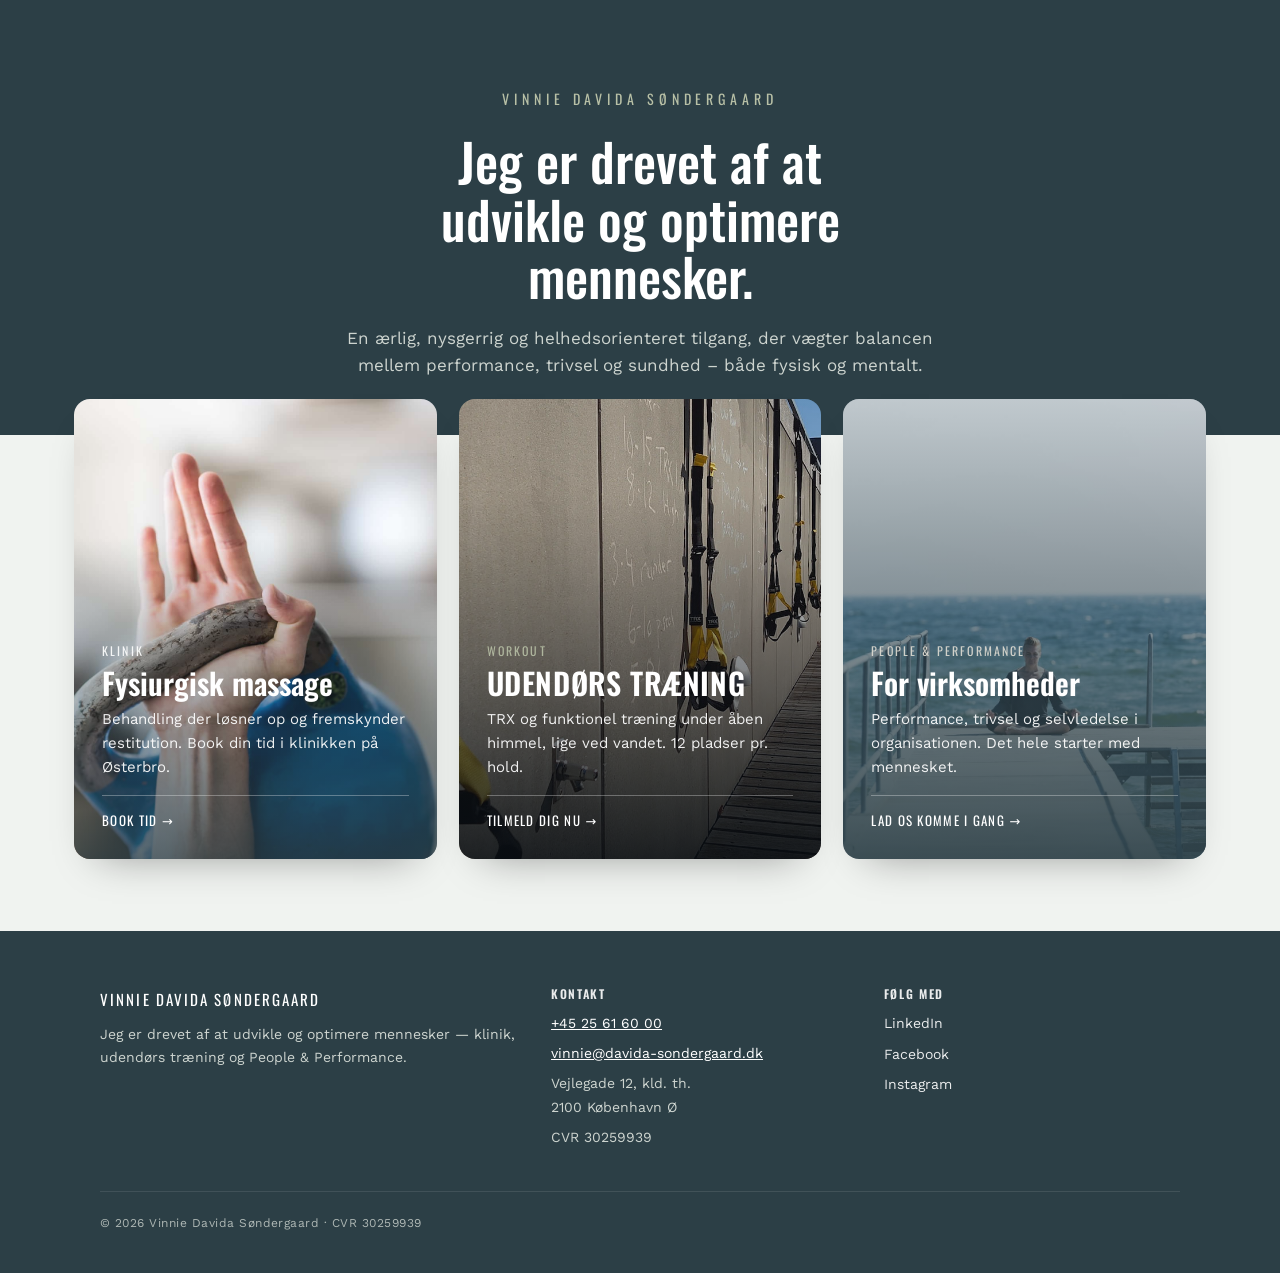
==== index.html @ 8938ab1b "Add shared header nav and footer across all pages Closes #2  Co-Authored-By: Claude Opus 4.8 (1M con" ====
<!DOCTYPE html>
<html lang="da">
<head>
<meta charset="utf-8">
<meta name="viewport" content="width=device-width, initial-scale=1">
<title>Vinnie Davida Søndergaard</title>
<meta name="description" content="Jeg er drevet af at udvikle og optimere mennesker — klinik, udendørs træning og People & Performance.">
<link rel="icon" href="assets/images/source/favicon.png">
<link rel="preconnect" href="https://fonts.googleapis.com">
<link rel="preconnect" href="https://fonts.gstatic.com" crossorigin>
<link href="https://fonts.googleapis.com/css2?family=Oswald:wght@300;400;500;600;700&family=Work+Sans:wght@300;400;500;600&display=swap" rel="stylesheet">
<link rel="stylesheet" href="assets/css/tokens.css">
<style>
  body { background: var(--c-wash); }
  header.hero {
    text-align: center; padding: 88px 24px 56px; background: var(--c-slate); color: #fff;
  }
  header.hero .brand {
    font-family: var(--font-head); text-transform: uppercase; letter-spacing: .35em;
    font-size: 14px; color: var(--c-sage); margin-bottom: 22px;
  }
  header.hero h1 {
    font-size: clamp(30px, 5vw, 52px); font-weight: 500; max-width: 16ch; margin: 0 auto .4em;
  }
  header.hero p { max-width: 56ch; margin: 0 auto; color: #cdd4cf; font-size: 17px; }

  .focuses { max-width: 1180px; margin: -36px auto 0; padding: 0 24px 72px;
    display: grid; gap: 22px; grid-template-columns: repeat(auto-fit, minmax(290px, 1fr)); }
  .card {
    position: relative; border-radius: 16px; overflow: hidden; text-decoration: none;
    min-height: 460px; display: flex; flex-direction: column; justify-content: flex-end;
    color: #fff; box-shadow: 0 20px 40px -24px rgba(0,0,0,.4);
    transition: transform .25s ease, box-shadow .25s ease;
  }
  .card:hover { transform: translateY(-6px); box-shadow: 0 28px 54px -24px rgba(0,0,0,.5); }
  .card .bg { position: absolute; inset: 0; background-size: cover; background-position: center; transition: transform .5s ease; }
  .card:hover .bg { transform: scale(1.05); }
  .card .veil { position: absolute; inset: 0; }
  .card .body { position: relative; padding: 28px; }
  .card .tag { font-family: var(--font-head); text-transform: uppercase; letter-spacing: .18em; font-size: 12px; opacity: .9; }
  .card h2 { font-size: 30px; margin: 6px 0 8px; }
  .card p { margin: 0 0 16px; font-size: 15px; opacity: .92; max-width: 34ch; }
  .card .go { font-family: var(--font-head); text-transform: uppercase; letter-spacing: .1em; font-size: 13px;
    border-top: 1px solid rgba(255,255,255,.3); padding-top: 14px; }

  /* Klinik — light & calm */
  .c-klinik .bg { background-image: url('assets/images/source/vinnie-davida-soendergaard-photo-martin-kaufmann-dsc-4499.jpg'); }
  .c-klinik .veil { background: linear-gradient(180deg, rgba(240,243,240,0) 30%, rgba(44,63,70,.78) 100%); }

  /* Workout — bold & dark */
  .c-workout .bg { background-image: url('assets/images/source/split-trx.jpg'); }
  .c-workout .veil { background: linear-gradient(180deg, rgba(8,13,18,.15) 20%, rgba(8,13,18,.88) 100%); }
  .c-workout h2 { text-transform: uppercase; letter-spacing: .02em; }
  .c-workout .tag { color: var(--c-sage); }

  /* People & Performance — refined slate */
  .c-pp .bg { background-image: url('assets/images/source/vinnie-davida-soendergaard-photo-martin-kaufmann-dsc-3914-1.jpg'); }
  .c-pp .veil { background: linear-gradient(180deg, rgba(44,63,70,.25) 0%, rgba(44,63,70,.92) 100%); }
  .c-pp .tag { color: var(--c-sand); }

  /* Landing footer tone: dark slate, on the pale-green page */
  .site-footer { --foot-bg: var(--c-slate); --foot-fg: #cdd4cf; --foot-head: #fff; --foot-link: #fff; }
</style>
</head>
<body>
  <header class="hero">
    <div class="brand">Vinnie Davida Søndergaard</div>
    <h1>Jeg er drevet af at udvikle og optimere mennesker.</h1>
    <p>En ærlig, nysgerrig og helhedsorienteret tilgang, der vægter balancen mellem performance, trivsel og sundhed – både fysisk og mentalt.</p>
  </header>

  <main class="focuses">
    <a class="card c-klinik" href="klinik/">
      <div class="bg"></div><div class="veil"></div>
      <div class="body">
        <div class="tag">Klinik</div>
        <h2>Fysiurgisk massage</h2>
        <p>Behandling der løsner op og fremskynder restitution. Book din tid i klinikken på Østerbro.</p>
        <div class="go">Book tid →</div>
      </div>
    </a>

    <a class="card c-workout" href="workout/">
      <div class="bg"></div><div class="veil"></div>
      <div class="body">
        <div class="tag">Workout</div>
        <h2>Udendørs træning</h2>
        <p>TRX og funktionel træning under åben himmel, lige ved vandet. 12 pladser pr. hold.</p>
        <div class="go">Tilmeld dig nu →</div>
      </div>
    </a>

    <a class="card c-pp" href="people-performance/">
      <div class="bg"></div><div class="veil"></div>
      <div class="body">
        <div class="tag">People &amp; Performance</div>
        <h2>For virksomheder</h2>
        <p>Performance, trivsel og selvledelse i organisationen. Det hele starter med mennesket.</p>
        <div class="go">Lad os komme i gang →</div>
      </div>
    </a>
  </main>

  <!-- ===================================================================
       CANONICAL SHARED FOOTER (see assets/css/tokens.css .site-footer)
       This exact markup is duplicated on all four pages. Keep it identical;
       only the asset/href path prefix differs ("" on the hub, "../" on
       sub-sites) and tone is set via the .site-footer custom properties in
       each page's <style>.
       =================================================================== -->
  <footer class="site-footer">
    <div class="foot-inner">
      <div>
        <p class="foot-brand">Vinnie Davida Søndergaard</p>
        <p>Jeg er drevet af at udvikle og optimere mennesker — klinik, udendørs træning og People &amp; Performance.</p>
      </div>
      <div>
        <h4>Kontakt</h4>
        <p><a href="tel:+4525616000">+45 25 61 60 00</a></p>
        <p><a href="mailto:vinnie@davida-sondergaard.dk">vinnie@davida-sondergaard.dk</a></p>
        <p>Vejlegade 12, kld. th.<br>2100 København Ø</p>
        <p>CVR 30259939</p>
      </div>
      <div>
        <h4>Følg med</h4>
        <div class="social">
          <a href="https://www.linkedin.com/" target="_blank" rel="noopener">LinkedIn</a>
          <a href="https://www.facebook.com/lifepoweredthroughinside" target="_blank" rel="noopener">Facebook</a>
          <a href="https://www.instagram.com/vinnie_davida_sondergaard" target="_blank" rel="noopener">Instagram</a>
        </div>
      </div>
    </div>
    <div class="foot-base">© <span id="year">2026</span> Vinnie Davida Søndergaard · CVR 30259939</div>
  </footer>
</body>
</html>
---- assets/css/tokens.css ----
/* Shared design tokens — see design.md §3 & §4 */
:root {
  /* Greens */
  --c-sage: #b8c0a6;        /* primary accent */
  --c-sage-light: #d6ddd5;
  --c-sage-tint: #c0c9b6;
  --c-sage-muted: #afb89b;
  --c-wash: #f0f3f0;        /* pale green wash */
  /* Darks */
  --c-slate: #2c3f46;       /* dark slate/teal */
  --c-near-black: #080d12;
  /* Warm */
  --c-sand: #e0ddd4;
  /* Text & neutrals */
  --c-text: #434343;
  --c-text-soft: #515151;
  --c-white: #ffffff;
  --c-off: #f5f5f5;

  --font-head: "Oswald", system-ui, sans-serif;
  --font-body: "Work Sans", system-ui, sans-serif;

  --maxw: 1080px;
}

* { box-sizing: border-box; }
html { scroll-behavior: smooth; }
body {
  margin: 0;
  font-family: var(--font-body);
  color: var(--c-text);
  line-height: 1.6;
  -webkit-font-smoothing: antialiased;
}
h1, h2, h3, h4 {
  font-family: var(--font-head);
  font-weight: 600;
  line-height: 1.1;
  margin: 0 0 .5em;
}
img { max-width: 100%; display: block; }
a { color: inherit; }
.wrap { max-width: var(--maxw); margin: 0 auto; padding: 0 24px; }

/* shared "back to hub" pill (legacy / optional) */
.back {
  position: fixed; top: 18px; left: 18px; z-index: 50;
  font-family: var(--font-head); font-size: 13px; letter-spacing: .08em;
  text-transform: uppercase; text-decoration: none;
  padding: 8px 16px; border-radius: 999px;
  background: rgba(255,255,255,.85); color: var(--c-slate);
  backdrop-filter: blur(6px); border: 1px solid rgba(0,0,0,.08);
}
.back:hover { background: #fff; }

/* ==========================================================================
   SHARED TOP-NAV (sub-sites only) — canonical markup, see HTML comment in each
   sub-site page. Structure/classes are identical across pages; per-page tone
   is set with the --nav-* / --foot-* custom properties below, scoped in each
   page's <style>.
   ========================================================================== */
:root {
  /* Header/nav tone knobs (overridden per page) */
  --nav-bg: rgba(255,255,255,.92);
  --nav-fg: var(--c-slate);
  --nav-border: rgba(0,0,0,.08);
  --nav-accent: var(--c-sage-muted);

  /* Footer tone knobs (overridden per page) */
  --foot-bg: var(--c-slate);
  --foot-fg: #cdd4cf;
  --foot-head: #ffffff;
  --foot-link: #ffffff;
  --foot-border: rgba(255,255,255,.12);
}

.site-nav {
  position: fixed; top: 0; left: 0; right: 0; z-index: 50;
  display: flex; align-items: center; justify-content: space-between;
  gap: 20px; padding: 14px clamp(18px, 4vw, 40px);
  background: var(--nav-bg); color: var(--nav-fg);
  border-bottom: 1px solid var(--nav-border);
  backdrop-filter: blur(8px);
}
.site-nav .brand { display: flex; align-items: center; text-decoration: none; }
.site-nav .brand img { height: 30px; width: auto; }
.site-nav .nav-links {
  display: flex; align-items: center; gap: clamp(14px, 3vw, 30px);
  font-family: var(--font-head); text-transform: uppercase;
  letter-spacing: .1em; font-size: 13px;
}
.site-nav .nav-links a {
  color: var(--nav-fg); text-decoration: none; opacity: .85;
  padding: 4px 0; border-bottom: 2px solid transparent; transition: opacity .2s, border-color .2s;
}
.site-nav .nav-links a:hover { opacity: 1; border-bottom-color: var(--nav-accent); }
.site-nav .nav-links a.is-current { opacity: 1; border-bottom-color: var(--nav-accent); }

/* ==========================================================================
   SHARED FOOTER — canonical markup, identical across all four pages.
   Full contact block (phone, email, clinic address, CVR) + social links.
   ========================================================================== */
.site-footer {
  background: var(--foot-bg); color: var(--foot-fg);
  padding: 56px clamp(24px, 5vw, 48px) 40px;
}
.site-footer a { color: var(--foot-link); }
.site-footer .foot-inner {
  max-width: var(--maxw); margin: 0 auto;
  display: grid; gap: 36px; grid-template-columns: 1.4fr 1fr 1fr;
}
.site-footer .foot-brand {
  font-family: var(--font-head); text-transform: uppercase;
  letter-spacing: .14em; font-size: 15px; color: var(--foot-head); margin: 0 0 10px;
}
.site-footer h4 {
  font-family: var(--font-head); text-transform: uppercase; letter-spacing: .14em;
  font-size: 12px; color: var(--foot-head); opacity: .9; margin: 0 0 12px;
}
.site-footer p { margin: 0 0 6px; font-size: 14px; line-height: 1.7; }
.site-footer .social { display: flex; flex-direction: column; gap: 8px; }
.site-footer .social a {
  font-size: 14px; text-decoration: none; opacity: .9;
}
.site-footer .social a:hover { opacity: 1; text-decoration: underline; }
.site-footer .foot-base {
  max-width: var(--maxw); margin: 36px auto 0; padding-top: 22px;
  border-top: 1px solid var(--foot-border);
  font-size: 12px; letter-spacing: .04em; opacity: .8;
}
@media (max-width: 720px) {
  .site-footer .foot-inner { grid-template-columns: 1fr; gap: 28px; }
}
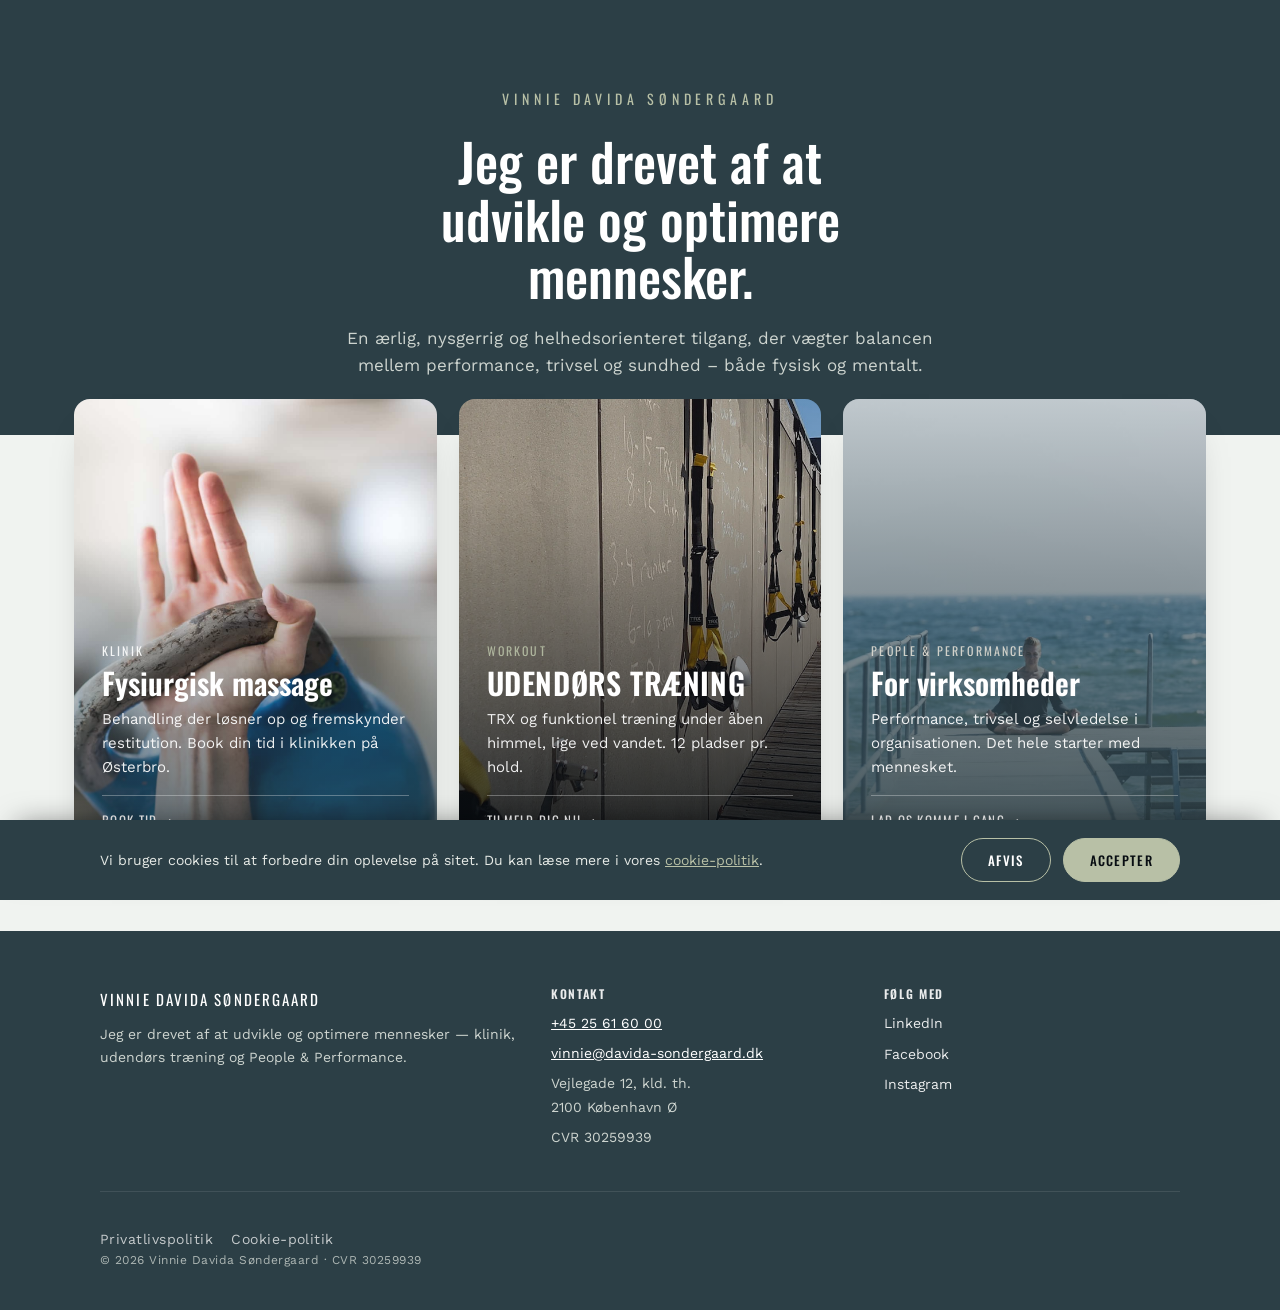
==== commit b3922767: "Add cookie consent banner and privacy/cookie policy pages Closes #16  Co-Authored-By: Claude Opus 4." ====
--- a/index.html
+++ b/index.html
@@ -3,9 +3,28 @@
 <head>
 <meta charset="utf-8">
 <meta name="viewport" content="width=device-width, initial-scale=1">
-<title>Vinnie Davida Søndergaard</title>
-<meta name="description" content="Jeg er drevet af at udvikle og optimere mennesker — klinik, udendørs træning og People & Performance.">
-<link rel="icon" href="assets/images/source/favicon.png">
+<title>Vinnie Davida Søndergaard — Klinik, Workout & People & Performance</title>
+<meta name="description" content="Jeg er drevet af at udvikle og optimere mennesker — fysiurgisk massage, udendørs TRX-træning og People & Performance til mennesker og organisationer.">
+
+<!-- Favicon -->
+<link rel="icon" type="image/png" href="assets/images/source/favicon.png">
+<link rel="apple-touch-icon" href="assets/images/source/favicon.png">
+<meta name="theme-color" content="#2c3f46">
+
+<!-- Open Graph -->
+<meta property="og:type" content="website">
+<meta property="og:site_name" content="Vinnie Davida Søndergaard">
+<meta property="og:locale" content="da_DK">
+<meta property="og:title" content="Vinnie Davida Søndergaard — Klinik, Workout & People & Performance">
+<meta property="og:description" content="Jeg er drevet af at udvikle og optimere mennesker — fysiurgisk massage, udendørs TRX-træning og People & Performance til mennesker og organisationer.">
+<meta property="og:url" content="https://rhjensen79.github.io/davida/">
+<meta property="og:image" content="https://rhjensen79.github.io/davida/assets/images/source/vinnie-davida-soendergaard-photo-martin-kaufmann-dsc-3793.jpg">
+
+<!-- Twitter -->
+<meta name="twitter:card" content="summary_large_image">
+<meta name="twitter:title" content="Vinnie Davida Søndergaard — Klinik, Workout & People & Performance">
+<meta name="twitter:description" content="Jeg er drevet af at udvikle og optimere mennesker — fysiurgisk massage, udendørs TRX-træning og People & Performance til mennesker og organisationer.">
+<meta name="twitter:image" content="https://rhjensen79.github.io/davida/assets/images/source/vinnie-davida-soendergaard-photo-martin-kaufmann-dsc-3793.jpg">
 <link rel="preconnect" href="https://fonts.googleapis.com">
 <link rel="preconnect" href="https://fonts.gstatic.com" crossorigin>
 <link href="https://fonts.googleapis.com/css2?family=Oswald:wght@300;400;500;600;700&family=Work+Sans:wght@300;400;500;600&display=swap" rel="stylesheet">
@@ -26,21 +45,21 @@
 
   .focuses { max-width: 1180px; margin: -36px auto 0; padding: 0 24px 72px;
     display: grid; gap: 22px; grid-template-columns: repeat(auto-fit, minmax(290px, 1fr)); }
-  .card {
+  .tile {
     position: relative; border-radius: 16px; overflow: hidden; text-decoration: none;
     min-height: 460px; display: flex; flex-direction: column; justify-content: flex-end;
     color: #fff; box-shadow: 0 20px 40px -24px rgba(0,0,0,.4);
     transition: transform .25s ease, box-shadow .25s ease;
   }
-  .card:hover { transform: translateY(-6px); box-shadow: 0 28px 54px -24px rgba(0,0,0,.5); }
-  .card .bg { position: absolute; inset: 0; background-size: cover; background-position: center; transition: transform .5s ease; }
-  .card:hover .bg { transform: scale(1.05); }
-  .card .veil { position: absolute; inset: 0; }
-  .card .body { position: relative; padding: 28px; }
-  .card .tag { font-family: var(--font-head); text-transform: uppercase; letter-spacing: .18em; font-size: 12px; opacity: .9; }
-  .card h2 { font-size: 30px; margin: 6px 0 8px; }
-  .card p { margin: 0 0 16px; font-size: 15px; opacity: .92; max-width: 34ch; }
-  .card .go { font-family: var(--font-head); text-transform: uppercase; letter-spacing: .1em; font-size: 13px;
+  .tile:hover { transform: translateY(-6px); box-shadow: 0 28px 54px -24px rgba(0,0,0,.5); }
+  .tile .bg { position: absolute; inset: 0; background-size: cover; background-position: center; transition: transform .5s ease; }
+  .tile:hover .bg { transform: scale(1.05); }
+  .tile .veil { position: absolute; inset: 0; }
+  .tile .body { position: relative; padding: 28px; }
+  .tile .tag { font-family: var(--font-head); text-transform: uppercase; letter-spacing: .18em; font-size: 12px; opacity: .9; }
+  .tile h2 { font-size: 30px; margin: 6px 0 8px; }
+  .tile p { margin: 0 0 16px; font-size: 15px; opacity: .92; max-width: 34ch; }
+  .tile .go { font-family: var(--font-head); text-transform: uppercase; letter-spacing: .1em; font-size: 13px;
     border-top: 1px solid rgba(255,255,255,.3); padding-top: 14px; }
 
   /* Klinik — light & calm */
@@ -70,7 +89,7 @@
   </header>
 
   <main class="focuses">
-    <a class="card c-klinik" href="klinik/">
+    <a class="tile c-klinik" href="klinik/">
       <div class="bg"></div><div class="veil"></div>
       <div class="body">
         <div class="tag">Klinik</div>
@@ -80,7 +99,7 @@
       </div>
     </a>
 
-    <a class="card c-workout" href="workout/">
+    <a class="tile c-workout" href="workout/">
       <div class="bg"></div><div class="veil"></div>
       <div class="body">
         <div class="tag">Workout</div>
@@ -90,7 +109,7 @@
       </div>
     </a>
 
-    <a class="card c-pp" href="people-performance/">
+    <a class="tile c-pp" href="people-performance/">
       <div class="bg"></div><div class="veil"></div>
       <div class="body">
         <div class="tag">People &amp; Performance</div>
@@ -130,7 +149,15 @@
         </div>
       </div>
     </div>
-    <div class="foot-base">© <span id="year">2026</span> Vinnie Davida Søndergaard · CVR 30259939</div>
+    <div class="foot-base">
+      <div class="foot-legal">
+        <a href="privatlivspolitik.html">Privatlivspolitik</a>
+        <a href="cookie-politik.html">Cookie-politik</a>
+      </div>
+      © <span id="year">2026</span> Vinnie Davida Søndergaard · CVR 30259939
+    </div>
   </footer>
+  <script src="assets/js/nav.js" defer></script>
+  <script src="assets/js/cookie.js" data-path-prefix="" defer></script>
 </body>
 </html>
--- a/assets/css/tokens.css
+++ b/assets/css/tokens.css
@@ -1,4 +1,39 @@
-/* Shared design tokens — see design.md §3 & §4 */
+/* ==========================================================================
+   tokens.css — shared design tokens + component library
+   Single source of truth for primitives reused across all pages. See
+   design.md §3 (palette) & §4 (type).
+
+   ── COLOR TOKENS (--c-*) ───────────────────────────────────────────────
+     --c-sage, --c-sage-light, --c-sage-tint, --c-sage-muted, --c-wash,
+     --c-slate, --c-near-black, --c-sand, --c-text, --c-text-soft,
+     --c-white, --c-off
+
+   ── TYPE / LAYOUT TOKENS ────────────────────────────────────────────────
+     --font-head ("Oswald"), --font-body ("Work Sans"), --maxw (1080px)
+
+   ── COMPONENT KNOBS (override per focus; defaults below) ────────────────
+     Button : --btn-bg --btn-fg --btn-bg-hover --btn-fg-hover --btn-radius
+              --btn-pad --btn-size --btn-tracking --btn-weight
+     Card   : --card-bg --card-fg --card-border --card-radius --card-pad
+     Form   : --field-bg --field-fg --field-border --field-border-focus
+              --field-radius --field-label --field-placeholder
+     Nav    : --nav-bg --nav-fg --nav-border --nav-accent
+     Footer : --foot-bg --foot-fg --foot-head --foot-link --foot-border
+
+   ── SHARED COMPONENTS / CLASSES ─────────────────────────────────────────
+     Layout   : .wrap, .section, .section-head
+     Eyebrow  : .eyebrow, .kicker
+     Buttons  : .btn, .btn.ghost
+     Card     : .card
+     Forms    : .form, .field, .form-row, label, input, select, textarea
+                (controls inside .form/.field are token-driven)
+     Nav/Foot : .site-nav (+children), .site-footer (+children), .back
+
+   ── PER-FOCUS SCOPING ───────────────────────────────────────────────────
+     Set the focus on <body> with one of: .focus-klinik | .focus-workout |
+     .focus-pp. Each tunes the component knobs above to its tone. Pages then
+     only need genuinely page-unique CSS in their inline <style>.
+   ========================================================================== */
 :root {
   /* Greens */
   --c-sage: #b8c0a6;        /* primary accent */
@@ -21,6 +56,37 @@
   --font-body: "Work Sans", system-ui, sans-serif;
 
   --maxw: 1080px;
+  --section-pad: 72px;
+
+  /* Button knobs (neutral slate default; overridden per focus) */
+  --btn-bg: var(--c-slate);
+  --btn-fg: #fff;
+  --btn-bg-hover: var(--c-near-black);
+  --btn-fg-hover: #fff;
+  --btn-radius: 999px;
+  --btn-pad: 15px 34px;
+  --btn-size: 14px;
+  --btn-tracking: .12em;
+  --btn-weight: 500;
+  --btn-transition: background .2s, transform .15s;
+  --btn-translate-hover: 0;
+
+  /* Card knobs */
+  --card-bg: #fff;
+  --card-fg: var(--c-text);
+  --card-border: var(--c-sage-light);
+  --card-radius: 16px;
+  --card-pad: 30px;
+
+  /* Form / field knobs (neutral; each focus can tint) */
+  --field-bg: #fff;
+  --field-fg: var(--c-text);
+  --field-border: var(--c-sage-light);
+  --field-border-focus: var(--c-sage-muted);
+  --field-radius: 10px;
+  --field-pad: 12px 14px;
+  --field-label: var(--c-slate);
+  --field-placeholder: #9aa39c;
 }
 
 * { box-sizing: border-box; }
@@ -31,7 +97,10 @@
   color: var(--c-text);
   line-height: 1.6;
   -webkit-font-smoothing: antialiased;
-}
+  overflow-x: hidden; /* belt-and-braces against accidental horizontal scroll */
+}
+/* prevent long, unbroken strings (emails, headings) from forcing overflow */
+h1, h2, h3, h4, p, a { overflow-wrap: break-word; }
 h1, h2, h3, h4 {
   font-family: var(--font-head);
   font-weight: 600;
@@ -41,6 +110,151 @@
 img { max-width: 100%; display: block; }
 a { color: inherit; }
 .wrap { max-width: var(--maxw); margin: 0 auto; padding: 0 24px; }
+
+/* ==========================================================================
+   LAYOUT — section + section heading
+   ========================================================================== */
+.section { padding: var(--section-pad) 0; }
+.section-head { max-width: 640px; margin-bottom: 44px; }
+.section-head h2 { margin-top: 10px; }
+
+/* ==========================================================================
+   EYEBROW / KICKER — small uppercase labels above headings
+   .eyebrow: quiet, letter-spaced label (Klinik / P&P).
+   .kicker:  badge-style accent label (Workout).
+   ========================================================================== */
+.eyebrow {
+  font-family: var(--font-head); text-transform: uppercase;
+  letter-spacing: .3em; font-size: 13px; color: var(--c-sage-muted);
+  margin-bottom: 18px;
+}
+.kicker {
+  display: inline-block; font-family: var(--font-head); font-weight: 600;
+  text-transform: uppercase; letter-spacing: .2em; font-size: 13px;
+  color: var(--c-near-black); background: var(--c-sage);
+  padding: 6px 14px; border-radius: 4px; margin-bottom: 22px;
+}
+
+/* ==========================================================================
+   BUTTONS — .btn (solid) and .btn.ghost (outline). Token-driven; each focus
+   overrides the --btn-* knobs (see per-focus scoping below).
+   ========================================================================== */
+.btn {
+  display: inline-block; font-family: var(--font-head); font-weight: var(--btn-weight);
+  text-transform: uppercase; letter-spacing: var(--btn-tracking);
+  font-size: var(--btn-size); text-decoration: none; cursor: pointer;
+  padding: var(--btn-pad); border: 0; border-radius: var(--btn-radius);
+  background: var(--btn-bg); color: var(--btn-fg);
+  transition: var(--btn-transition);
+}
+.btn:hover {
+  background: var(--btn-bg-hover); color: var(--btn-fg-hover);
+  transform: translateY(var(--btn-translate-hover));
+}
+.btn.ghost {
+  background: transparent; color: var(--btn-bg);
+  border: 1px solid var(--btn-bg);
+}
+.btn.ghost:hover { background: var(--btn-bg); color: var(--btn-fg); }
+
+/* ==========================================================================
+   CARD — generic content card; token-driven so each focus can tint it.
+   ========================================================================== */
+.card {
+  background: var(--card-bg); color: var(--card-fg);
+  border: 1px solid var(--card-border); border-radius: var(--card-radius);
+  padding: var(--card-pad);
+}
+
+/* ==========================================================================
+   FORMS — primitives shared by the mock booking / signup / contact UIs.
+   Markup pattern:
+     <form class="form">
+       <div class="form-row">                 (multi-column row; stacks <=560px)
+         <div class="field">
+           <label for="name">Navn</label>
+           <input id="name" type="text" placeholder="…">
+         </div>
+         <div class="field"> … </div>
+       </div>
+       <div class="field"> <label>…</label> <textarea></textarea> </div>
+       <button class="btn" type="submit">Send</button>
+     </form>
+   All controls read the --field-* knobs, so a focus tints them by overriding
+   those (e.g. dark fields on Workout). Visually neutral by default.
+   ========================================================================== */
+.form { display: grid; gap: 18px; }
+.field { display: flex; flex-direction: column; gap: 7px; }
+.field label,
+.form label {
+  font-family: var(--font-head); text-transform: uppercase;
+  letter-spacing: .1em; font-size: 12px; color: var(--field-label);
+}
+.form-row {
+  display: grid; gap: 18px;
+  grid-template-columns: repeat(auto-fit, minmax(180px, 1fr));
+}
+.field input,
+.field select,
+.field textarea,
+.form input,
+.form select,
+.form textarea {
+  width: 100%; font-family: var(--font-body); font-size: 15px;
+  color: var(--field-fg); background: var(--field-bg);
+  border: 1px solid var(--field-border); border-radius: var(--field-radius);
+  padding: var(--field-pad); transition: border-color .2s, box-shadow .2s;
+}
+.field textarea, .form textarea { min-height: 130px; resize: vertical; }
+.field select, .form select { appearance: none; cursor: pointer; }
+.field input:focus,
+.field select:focus,
+.field textarea:focus,
+.form input:focus,
+.form select:focus,
+.form textarea:focus {
+  outline: none; border-color: var(--field-border-focus);
+  box-shadow: 0 0 0 3px color-mix(in srgb, var(--field-border-focus) 30%, transparent);
+}
+.field input::placeholder,
+.field textarea::placeholder,
+.form input::placeholder,
+.form textarea::placeholder { color: var(--field-placeholder); }
+
+/* ==========================================================================
+   PER-FOCUS SCOPING — set one of these on <body>. Only the component knobs
+   that differ from the neutral defaults are overridden here.
+   ========================================================================== */
+/* Klinik — calm slate pill button, airy fields */
+.focus-klinik {
+  --section-pad: 72px;
+  --btn-bg: var(--c-slate); --btn-fg: #fff;
+  --btn-bg-hover: var(--c-near-black); --btn-fg-hover: #fff;
+  --btn-radius: 999px; --btn-pad: 15px 34px; --btn-size: 14px;
+}
+
+/* Workout — bold sage button on dark, dark fields */
+.focus-workout {
+  --section-pad: 80px;
+  --btn-bg: var(--c-sage); --btn-fg: var(--c-near-black);
+  --btn-bg-hover: #c8d0b6; --btn-fg-hover: var(--c-near-black);
+  --btn-radius: 4px; --btn-pad: 17px 40px; --btn-size: 15px;
+  --btn-tracking: .14em; --btn-weight: 600; --btn-translate-hover: -2px;
+  --card-bg: #11181f; --card-fg: #c3c9bd; --card-border: #2c3f46;
+  --card-radius: 8px; --card-pad: 26px;
+  --field-bg: #11181f; --field-fg: #e9ece6; --field-border: #2c3f46;
+  --field-border-focus: var(--c-sage); --field-label: var(--c-sage);
+  --field-placeholder: #6f776c;
+}
+
+/* People & Performance — premium sand button, refined fields */
+.focus-pp {
+  --section-pad: 84px;
+  --btn-bg: var(--c-sand); --btn-fg: var(--c-slate);
+  --btn-bg-hover: #efece3; --btn-fg-hover: var(--c-slate);
+  --btn-radius: 6px; --btn-pad: 16px 36px; --btn-size: 14px;
+  --btn-translate-hover: -2px;
+}
 
 /* shared "back to hub" pill (legacy / optional) */
 .back {
@@ -96,6 +310,46 @@
 .site-nav .nav-links a:hover { opacity: 1; border-bottom-color: var(--nav-accent); }
 .site-nav .nav-links a.is-current { opacity: 1; border-bottom-color: var(--nav-accent); }
 
+/* Hamburger toggle — hidden on desktop, shown on small screens (see media query) */
+.site-nav .nav-toggle {
+  display: none;
+  width: 44px; height: 44px; padding: 0; margin: 0;
+  background: transparent; border: 0; cursor: pointer;
+  color: var(--nav-fg); align-items: center; justify-content: center;
+}
+.site-nav .nav-toggle .bars,
+.site-nav .nav-toggle .bars::before,
+.site-nav .nav-toggle .bars::after {
+  content: ""; display: block; width: 22px; height: 2px;
+  background: currentColor; transition: transform .25s ease, opacity .2s ease;
+}
+.site-nav .nav-toggle .bars { position: relative; }
+.site-nav .nav-toggle .bars::before { position: absolute; top: -7px; left: 0; }
+.site-nav .nav-toggle .bars::after  { position: absolute; top:  7px; left: 0; }
+/* animate to an X when open */
+.site-nav .nav-toggle[aria-expanded="true"] .bars { background: transparent; }
+.site-nav .nav-toggle[aria-expanded="true"] .bars::before { transform: translateY(7px) rotate(45deg); }
+.site-nav .nav-toggle[aria-expanded="true"] .bars::after  { transform: translateY(-7px) rotate(-45deg); }
+
+/* ── Mobile nav (<= 760px): stacked panel toggled by the hamburger ───────── */
+@media (max-width: 760px) {
+  .site-nav { flex-wrap: wrap; }
+  .site-nav .nav-toggle { display: inline-flex; }
+  .site-nav .nav-links {
+    display: none; flex-basis: 100%; order: 3;
+    flex-direction: column; align-items: stretch; gap: 0;
+    margin: 8px -4px 4px;
+  }
+  .site-nav .nav-links.is-open { display: flex; }
+  .site-nav .nav-links a {
+    padding: 13px 4px; opacity: 1; border-bottom: 1px solid var(--nav-border);
+    min-height: 44px; display: flex; align-items: center;
+  }
+  .site-nav .nav-links a:last-child { border-bottom: 0; }
+  .site-nav .nav-links a:hover,
+  .site-nav .nav-links a.is-current { border-bottom-color: var(--nav-border); color: var(--nav-accent); }
+}
+
 /* ==========================================================================
    SHARED FOOTER — canonical markup, identical across all four pages.
    Full contact block (phone, email, clinic address, CVR) + social links.
@@ -131,3 +385,91 @@
 @media (max-width: 720px) {
   .site-footer .foot-inner { grid-template-columns: 1fr; gap: 28px; }
 }
+/* Footer legal links (privacy + cookie policy, #16) */
+.site-footer .foot-legal { display: flex; flex-wrap: wrap; gap: 8px 18px; margin-top: 14px; }
+.site-footer .foot-legal a { font-size: 14px; text-decoration: none; opacity: .9; }
+.site-footer .foot-legal a:hover { opacity: 1; text-decoration: underline; }
+
+/* ==========================================================================
+   COOKIE CONSENT BANNER (#16) — shared, dismissible, visual-only.
+   Markup is injected/toggled by assets/js/cookie.js. The banner is hidden
+   by default and only revealed (.is-visible) when consent hasn't been
+   stored yet, so it never flashes on pages a visitor has already accepted.
+   ========================================================================== */
+.cookie-banner {
+  position: fixed; left: 0; right: 0; bottom: 0; z-index: 1000;
+  display: none;
+  background: var(--c-slate); color: #e6eae6;
+  padding: 18px clamp(20px, 5vw, 40px);
+  box-shadow: 0 -12px 30px -18px rgba(0,0,0,.55);
+}
+.cookie-banner.is-visible { display: block; }
+.cookie-banner .cookie-inner {
+  max-width: var(--maxw); margin: 0 auto;
+  display: flex; align-items: center; gap: 22px 28px; flex-wrap: wrap;
+}
+.cookie-banner .cookie-text { flex: 1 1 320px; font-size: 14px; line-height: 1.6; margin: 0; }
+.cookie-banner .cookie-text a { color: var(--c-sage); text-decoration: underline; }
+.cookie-banner .cookie-actions { display: flex; gap: 12px; flex-wrap: wrap; }
+.cookie-banner .cookie-btn {
+  font-family: var(--font-head); text-transform: uppercase;
+  letter-spacing: .1em; font-size: 13px; font-weight: 500;
+  border: 1px solid var(--c-sage); border-radius: 999px;
+  padding: 11px 26px; cursor: pointer; background: transparent; color: #fff;
+  transition: background .2s, color .2s;
+}
+.cookie-banner .cookie-btn:hover { background: var(--c-sage); color: var(--c-near-black); }
+.cookie-banner .cookie-btn.accept { background: var(--c-sage); color: var(--c-near-black); }
+.cookie-banner .cookie-btn.accept:hover { background: #fff; border-color: #fff; }
+@media (max-width: 560px) {
+  .cookie-banner .cookie-actions { width: 100%; }
+  .cookie-banner .cookie-btn { flex: 1 1 auto; text-align: center; }
+}
+
+/* ==========================================================================
+   LEGAL / POLICY PAGES (#16) — privatlivspolitik & cookie-politik.
+   Simple, readable, light-background article layout.
+   ========================================================================== */
+.legal-header {
+  background: var(--c-slate); color: #fff;
+  padding: 64px clamp(24px, 5vw, 48px) 48px; text-align: center;
+}
+.legal-header .eyebrow-line {
+  font-family: var(--font-head); text-transform: uppercase; letter-spacing: .3em;
+  font-size: 12px; color: var(--c-sage); margin-bottom: 16px;
+}
+.legal-header h1 { font-size: clamp(28px, 4.5vw, 42px); font-weight: 500; margin: 0; }
+.legal-main { background: #fff; }
+.legal-main .legal-inner { max-width: 760px; margin: 0 auto; padding: 56px 24px 72px; }
+.legal-main .updated { color: var(--c-text-soft); font-size: 14px; margin: 0 0 36px; }
+.legal-main h2 {
+  color: var(--c-slate); font-size: 22px; margin: 40px 0 12px;
+  padding-top: 8px;
+}
+.legal-main h2:first-of-type { margin-top: 0; }
+.legal-main p, .legal-main li { color: var(--c-text); font-size: 16px; line-height: 1.75; }
+.legal-main ul { padding-left: 22px; margin: 0 0 16px; }
+.legal-main li { margin-bottom: 8px; }
+.legal-main a { color: var(--c-slate); text-decoration: underline; }
+.legal-main .legal-contact {
+  margin-top: 40px; padding: 24px 26px; background: var(--c-wash);
+  border-radius: 14px; border: 1px solid var(--c-sage-light);
+}
+.legal-main .legal-contact p { margin: 0 0 4px; }
+.legal-main .legal-back {
+  display: inline-block; margin-top: 36px; font-family: var(--font-head);
+  text-transform: uppercase; letter-spacing: .12em; font-size: 13px;
+  text-decoration: none; color: var(--c-slate);
+}
+.legal-main .legal-back:hover { text-decoration: underline; }
+
+/* ==========================================================================
+   GLOBAL SMALL-SCREEN PASS (#4) — tighten generous section padding and keep
+   tap targets comfortable on phones, without touching desktop layouts.
+   ========================================================================== */
+@media (max-width: 600px) {
+  :root, .focus-klinik, .focus-workout, .focus-pp { --section-pad: 48px; }
+  .wrap { padding: 0 20px; }
+  /* comfortable tap targets for the primary buttons on mobile */
+  .btn { display: inline-block; min-height: 44px; line-height: 1.4; }
+}
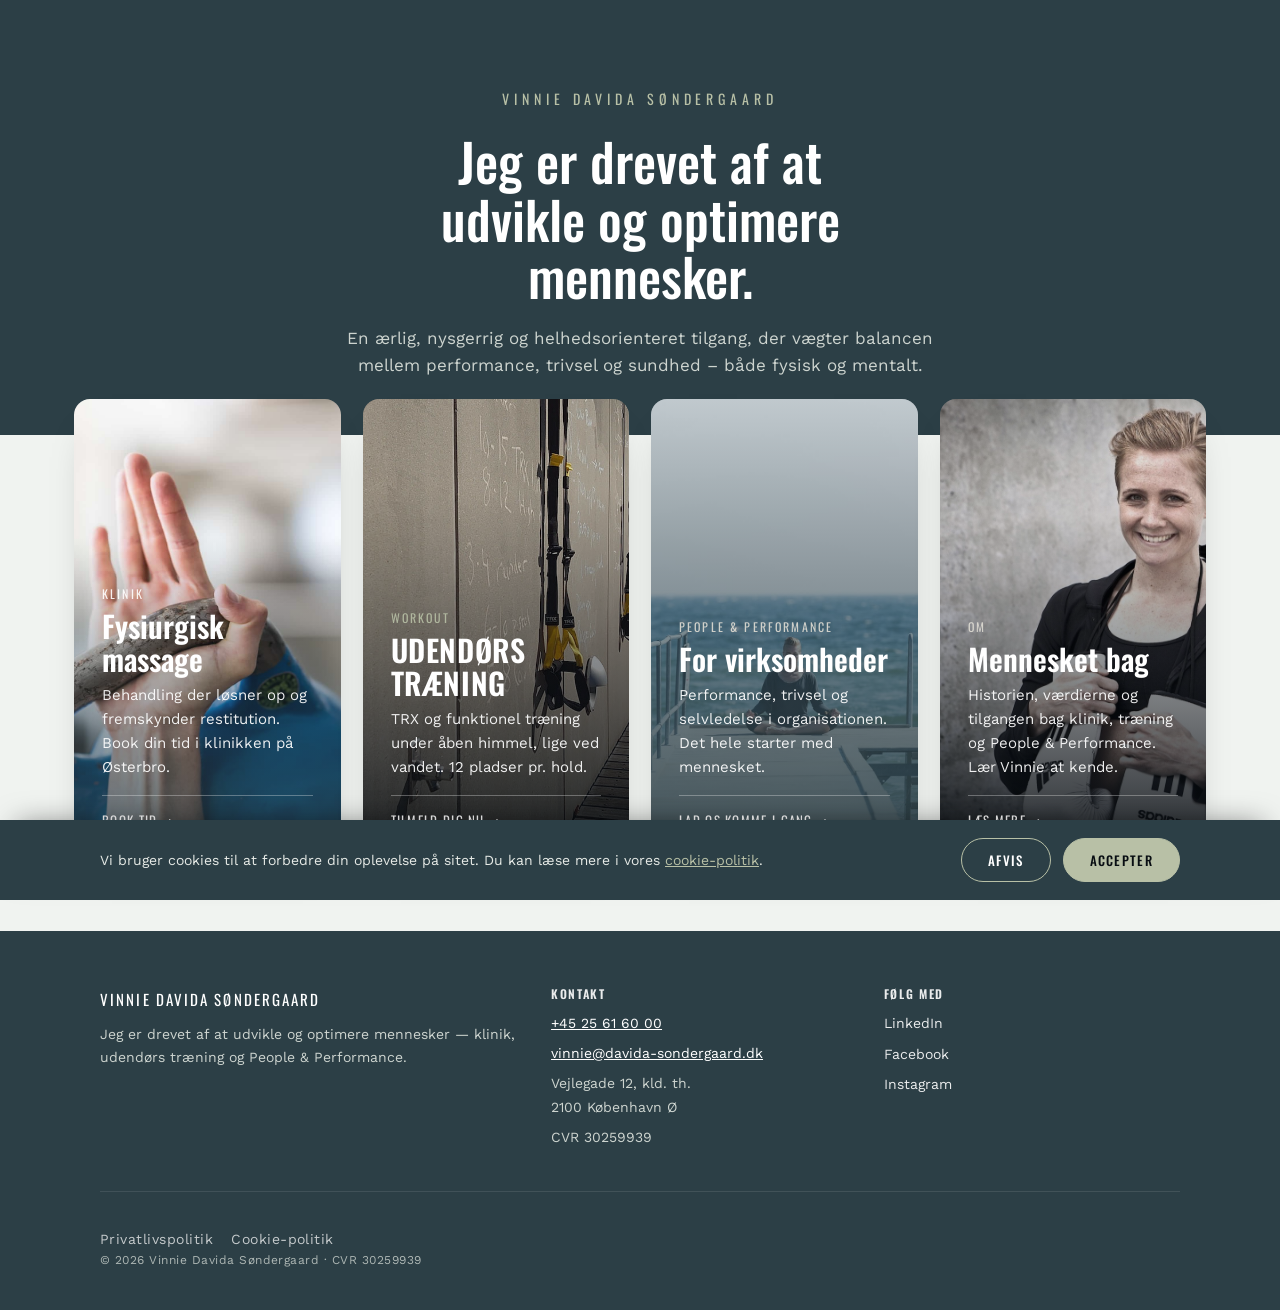
==== commit 76fc7dde: "Add Om (About) section as a fourth focus - New om/index.html with real bio, boxing career (stats + t" ====
--- a/index.html
+++ b/index.html
@@ -43,8 +43,11 @@
   }
   header.hero p { max-width: 56ch; margin: 0 auto; color: #cdd4cf; font-size: 17px; }
 
+  /* Four equal focus tiles in a row (wraps to 2-up, then 1-up on smaller screens). */
   .focuses { max-width: 1180px; margin: -36px auto 0; padding: 0 24px 72px;
-    display: grid; gap: 22px; grid-template-columns: repeat(auto-fit, minmax(290px, 1fr)); }
+    display: grid; gap: 22px; grid-template-columns: repeat(4, 1fr); }
+  @media (max-width: 980px){ .focuses { grid-template-columns: repeat(2, 1fr); } }
+  @media (max-width: 560px){ .focuses { grid-template-columns: 1fr; } }
   .tile {
     position: relative; border-radius: 16px; overflow: hidden; text-decoration: none;
     min-height: 460px; display: flex; flex-direction: column; justify-content: flex-end;
@@ -76,6 +79,12 @@
   .c-pp .bg { background-image: url('assets/images/source/vinnie-davida-soendergaard-photo-martin-kaufmann-dsc-3914-1.jpg'); }
   .c-pp .veil { background: linear-gradient(180deg, rgba(44,63,70,.25) 0%, rgba(44,63,70,.92) 100%); }
   .c-pp .tag { color: var(--c-sand); }
+
+  /* Om — same image-tile style and size as the other three. */
+  .c-om .bg { background-image: url('assets/images/source/vinnie-davida-soendergaard-portrait-muusfoto.jpg');
+    background-position: center top; }
+  .c-om .veil { background: linear-gradient(180deg, rgba(8,13,18,.12) 25%, rgba(8,13,18,.9) 100%); }
+  .c-om .tag { color: var(--c-sand); }
 
   /* Landing footer tone: dark slate, on the pale-green page */
   .site-footer { --foot-bg: var(--c-slate); --foot-fg: #cdd4cf; --foot-head: #fff; --foot-link: #fff; }
@@ -116,6 +125,16 @@
         <h2>For virksomheder</h2>
         <p>Performance, trivsel og selvledelse i organisationen. Det hele starter med mennesket.</p>
         <div class="go">Lad os komme i gang →</div>
+      </div>
+    </a>
+
+    <a class="tile c-om" href="om/">
+      <div class="bg"></div><div class="veil"></div>
+      <div class="body">
+        <div class="tag">Om</div>
+        <h2>Mennesket bag</h2>
+        <p>Historien, værdierne og tilgangen bag klinik, træning og People &amp; Performance. Lær Vinnie at kende.</p>
+        <div class="go">Læs mere →</div>
       </div>
     </a>
   </main>
--- a/assets/css/tokens.css
+++ b/assets/css/tokens.css
@@ -40,6 +40,8 @@
   --c-sage-light: #d6ddd5;
   --c-sage-tint: #c0c9b6;
   --c-sage-muted: #afb89b;
+  --c-eyebrow: #656f57;     /* darkened sage for small label TEXT on light bg
+                               (WCAG AA on white/wash; sage-muted alone fails) */
   --c-wash: #f0f3f0;        /* pale green wash */
   /* Darks */
   --c-slate: #2c3f46;       /* dark slate/teal */
@@ -109,6 +111,31 @@
 }
 img { max-width: 100%; display: block; }
 a { color: inherit; }
+
+/* ==========================================================================
+   GLOBAL KEYBOARD FOCUS (a11y, #18) — a clearly visible focus ring for
+   keyboard users on every interactive element. :focus-visible keeps the ring
+   off mouse clicks. Uses two outlines (slate + white offset) so it stays
+   legible on both light and dark backgrounds across all three focuses.
+   ========================================================================== */
+:focus-visible {
+  outline: 2px solid var(--c-slate);
+  outline-offset: 2px;
+  box-shadow: 0 0 0 4px rgba(255, 255, 255, .9);
+  border-radius: 3px;
+}
+/* On dark surfaces (Workout / P&P dark nav, hero, footer) flip the ring to a
+   light sage so it reads against near-black/slate. */
+.focus-workout :focus-visible,
+.focus-pp :focus-visible,
+.site-footer :focus-visible,
+.cookie-banner :focus-visible {
+  outline-color: var(--c-sage);
+  box-shadow: 0 0 0 4px rgba(8, 13, 18, .55);
+}
+/* Form fields already show a focus box-shadow; don't double up the ring on
+   them when focused via keyboard — keep just the outline. */
+.field :focus-visible, .form :focus-visible { box-shadow: none; }
 .wrap { max-width: var(--maxw); margin: 0 auto; padding: 0 24px; }
 
 /* ==========================================================================
@@ -125,7 +152,7 @@
    ========================================================================== */
 .eyebrow {
   font-family: var(--font-head); text-transform: uppercase;
-  letter-spacing: .3em; font-size: 13px; color: var(--c-sage-muted);
+  letter-spacing: .3em; font-size: 13px; color: var(--c-eyebrow);
   margin-bottom: 18px;
 }
 .kicker {
@@ -298,6 +325,11 @@
 }
 .site-nav .brand { display: flex; align-items: center; text-decoration: none; }
 .site-nav .brand img { height: 30px; width: auto; }
+/* The brand wordmark (logolight.png) renders as DARK text on transparent, so it
+   reads as-is on the light Klinik nav. On the dark Workout / People&Performance
+   navs it would be invisible, so knock it out to white. */
+.focus-workout .site-nav .brand img,
+.focus-pp .site-nav .brand img { filter: brightness(0) invert(1); }
 .site-nav .nav-links {
   display: flex; align-items: center; gap: clamp(14px, 3vw, 30px);
   font-family: var(--font-head); text-transform: uppercase;
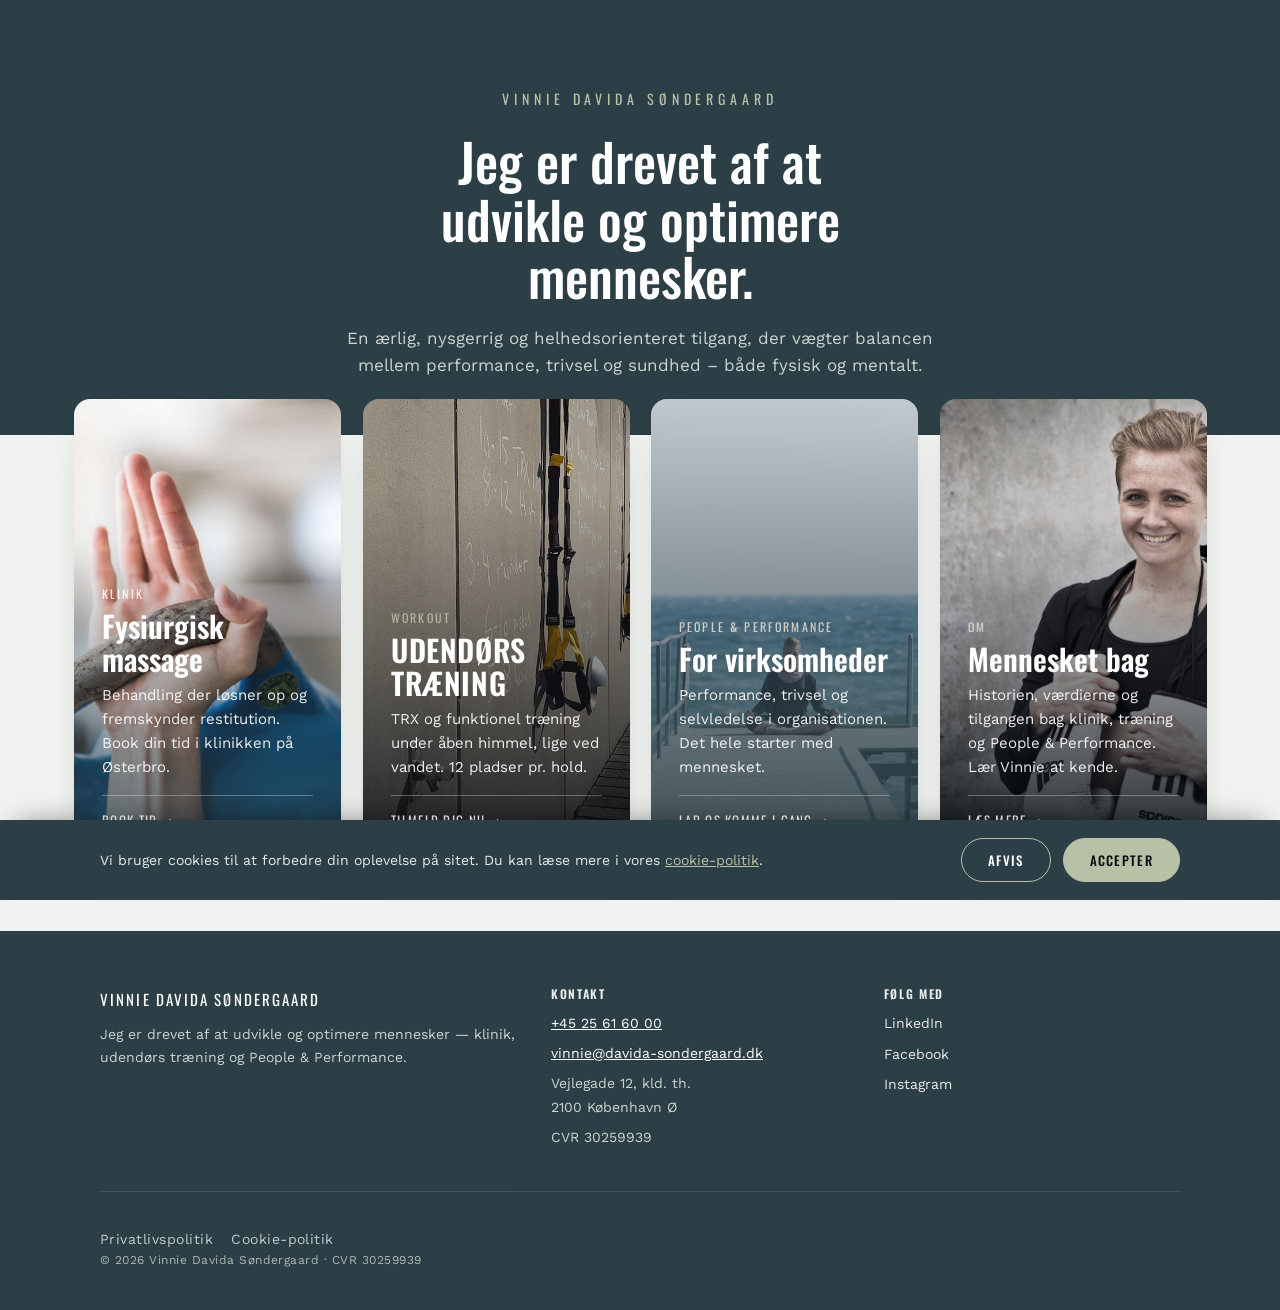
==== commit 6aebf495: "Design polish: reduced-motion, scroll reveals, JSON-LD, perf & link fixes Additive polish on the com" ====
--- a/index.html
+++ b/index.html
@@ -3,7 +3,11 @@
 <head>
 <meta charset="utf-8">
 <meta name="viewport" content="width=device-width, initial-scale=1">
+<!-- Set html.js before paint so .reveal start-state applies without a flash
+     (progressive enhancement — see assets/js/reveal.js). -->
+<script>document.documentElement.classList.add('js');</script>
 <title>Vinnie Davida Søndergaard — Klinik, Workout & People & Performance</title>
+<link rel="canonical" href="https://rhjensen79.github.io/davida/">
 <meta name="description" content="Jeg er drevet af at udvikle og optimere mennesker — fysiurgisk massage, udendørs TRX-træning og People & Performance til mennesker og organisationer.">
 
 <!-- Favicon -->
@@ -25,6 +29,8 @@
 <meta name="twitter:title" content="Vinnie Davida Søndergaard — Klinik, Workout & People & Performance">
 <meta name="twitter:description" content="Jeg er drevet af at udvikle og optimere mennesker — fysiurgisk massage, udendørs TRX-træning og People & Performance til mennesker og organisationer.">
 <meta name="twitter:image" content="https://rhjensen79.github.io/davida/assets/images/source/vinnie-davida-soendergaard-photo-martin-kaufmann-dsc-3793.jpg">
+<!-- Preload the first (top-left) focus-tile image — the likely LCP element. -->
+<link rel="preload" as="image" href="assets/images/source/vinnie-davida-soendergaard-photo-martin-kaufmann-dsc-4499.jpg">
 <link rel="preconnect" href="https://fonts.googleapis.com">
 <link rel="preconnect" href="https://fonts.gstatic.com" crossorigin>
 <link href="https://fonts.googleapis.com/css2?family=Oswald:wght@300;400;500;600;700&family=Work+Sans:wght@300;400;500;600&display=swap" rel="stylesheet">
@@ -89,6 +95,33 @@
   /* Landing footer tone: dark slate, on the pale-green page */
   .site-footer { --foot-bg: var(--c-slate); --foot-fg: #cdd4cf; --foot-head: #fff; --foot-link: #fff; }
 </style>
+
+<!-- Structured data (#23): the person/brand behind all three focuses. -->
+<script type="application/ld+json">
+{
+  "@context": "https://schema.org",
+  "@type": "Person",
+  "name": "Vinnie Davida Søndergaard",
+  "url": "https://rhjensen79.github.io/davida/",
+  "image": "https://rhjensen79.github.io/davida/assets/images/source/vinnie-davida-soendergaard-portrait-muusfoto.jpg",
+  "jobTitle": "Fysiurgisk massør, træner & people-and-performance-rådgiver",
+  "description": "Jeg er drevet af at udvikle og optimere mennesker — fysiurgisk massage, udendørs TRX-træning og People & Performance til mennesker og organisationer.",
+  "telephone": "+4525616000",
+  "email": "vinnie@davida-sondergaard.dk",
+  "address": {
+    "@type": "PostalAddress",
+    "streetAddress": "Vejlegade 12, kld. th.",
+    "postalCode": "2100",
+    "addressLocality": "København Ø",
+    "addressCountry": "DK"
+  },
+  "sameAs": [
+    "https://www.facebook.com/lifepoweredthroughinside",
+    "https://www.instagram.com/vinnie_davida_sondergaard"
+  ],
+  "knowsAbout": ["Fysiurgisk massage", "TRX", "Funktionel træning", "Performance", "Trivsel", "Selvledelse"]
+}
+</script>
 </head>
 <body>
   <header class="hero">
@@ -97,8 +130,8 @@
     <p>En ærlig, nysgerrig og helhedsorienteret tilgang, der vægter balancen mellem performance, trivsel og sundhed – både fysisk og mentalt.</p>
   </header>
 
-  <main class="focuses">
-    <a class="tile c-klinik" href="klinik/">
+  <main class="focuses reveal-stagger">
+    <a class="tile c-klinik reveal" href="klinik/">
       <div class="bg"></div><div class="veil"></div>
       <div class="body">
         <div class="tag">Klinik</div>
@@ -108,7 +141,7 @@
       </div>
     </a>
 
-    <a class="tile c-workout" href="workout/">
+    <a class="tile c-workout reveal" href="workout/">
       <div class="bg"></div><div class="veil"></div>
       <div class="body">
         <div class="tag">Workout</div>
@@ -118,7 +151,7 @@
       </div>
     </a>
 
-    <a class="tile c-pp" href="people-performance/">
+    <a class="tile c-pp reveal" href="people-performance/">
       <div class="bg"></div><div class="veil"></div>
       <div class="body">
         <div class="tag">People &amp; Performance</div>
@@ -128,7 +161,7 @@
       </div>
     </a>
 
-    <a class="tile c-om" href="om/">
+    <a class="tile c-om reveal" href="om/">
       <div class="bg"></div><div class="veil"></div>
       <div class="body">
         <div class="tag">Om</div>
@@ -162,7 +195,7 @@
       <div>
         <h4>Følg med</h4>
         <div class="social">
-          <a href="https://www.linkedin.com/" target="_blank" rel="noopener">LinkedIn</a>
+          <a href="https://www.linkedin.com/search/results/all/?keywords=Vinnie%20Davida%20S%C3%B8ndergaard" target="_blank" rel="noopener">LinkedIn</a>
           <a href="https://www.facebook.com/lifepoweredthroughinside" target="_blank" rel="noopener">Facebook</a>
           <a href="https://www.instagram.com/vinnie_davida_sondergaard" target="_blank" rel="noopener">Instagram</a>
         </div>
@@ -177,6 +210,7 @@
     </div>
   </footer>
   <script src="assets/js/nav.js" defer></script>
+  <script src="assets/js/reveal.js" defer></script>
   <script src="assets/js/cookie.js" data-path-prefix="" defer></script>
 </body>
 </html>
--- a/assets/css/tokens.css
+++ b/assets/css/tokens.css
@@ -505,3 +505,36 @@
   /* comfortable tap targets for the primary buttons on mobile */
   .btn { display: inline-block; min-height: 44px; line-height: 1.4; }
 }
+
+/* ==========================================================================
+   SCROLL REVEAL (#23) — subtle staggered entrance for content as it scrolls
+   into view. Progressive enhancement: the hidden start-state is scoped to
+   html.js (a class set by a tiny inline script before paint), so if JS is
+   disabled or fails, every .reveal stays fully visible — nothing is gated
+   behind the IntersectionObserver in assets/js/reveal.js.
+   ========================================================================== */
+.js .reveal {
+  opacity: 0;
+  transform: translateY(14px);
+  transition: opacity .6s ease, transform .6s cubic-bezier(.16, .8, .3, 1);
+  will-change: opacity, transform;
+}
+.js .reveal.is-visible { opacity: 1; transform: none; }
+
+/* ==========================================================================
+   REDUCED MOTION (#23) — honour the OS "reduce motion" preference. Kills the
+   global smooth scroll, every transition/animation (hover scale, tile lift,
+   calendar fades), and forces reveal content to its final, visible state so
+   nothing stays hidden. The near-zero (not 0) durations keep transitionend /
+   animationend listeners firing.
+   ========================================================================== */
+@media (prefers-reduced-motion: reduce) {
+  html { scroll-behavior: auto; }
+  *, *::before, *::after {
+    animation-duration: .001ms !important;
+    animation-iteration-count: 1 !important;
+    transition-duration: .001ms !important;
+    scroll-behavior: auto !important;
+  }
+  .js .reveal { opacity: 1 !important; transform: none !important; }
+}
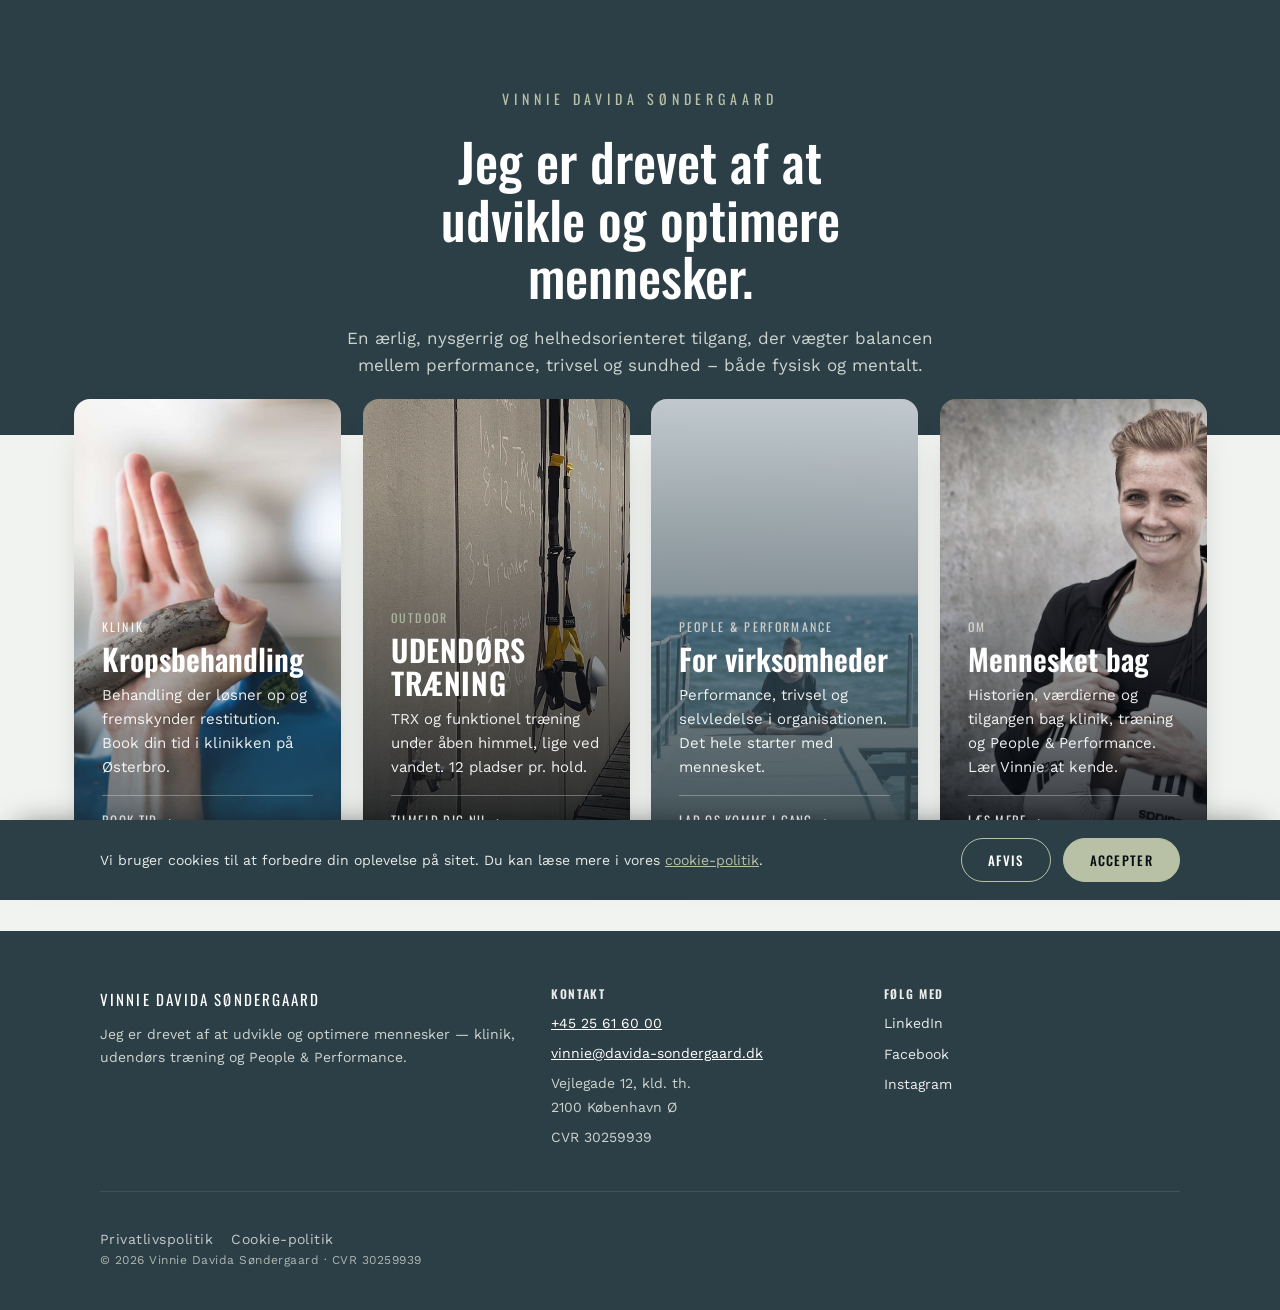
==== commit a1a3d073: "Relabel landing tiles: Outdoor and Kropsbehandling Front-page tiles now read "Outdoor" (was "Workout" ====
--- a/index.html
+++ b/index.html
@@ -135,7 +135,7 @@
       <div class="bg"></div><div class="veil"></div>
       <div class="body">
         <div class="tag">Klinik</div>
-        <h2>Fysiurgisk massage</h2>
+        <h2>Kropsbehandling</h2>
         <p>Behandling der løsner op og fremskynder restitution. Book din tid i klinikken på Østerbro.</p>
         <div class="go">Book tid →</div>
       </div>
@@ -144,7 +144,7 @@
     <a class="tile c-workout reveal" href="workout/">
       <div class="bg"></div><div class="veil"></div>
       <div class="body">
-        <div class="tag">Workout</div>
+        <div class="tag">Outdoor</div>
         <h2>Udendørs træning</h2>
         <p>TRX og funktionel træning under åben himmel, lige ved vandet. 12 pladser pr. hold.</p>
         <div class="go">Tilmeld dig nu →</div>
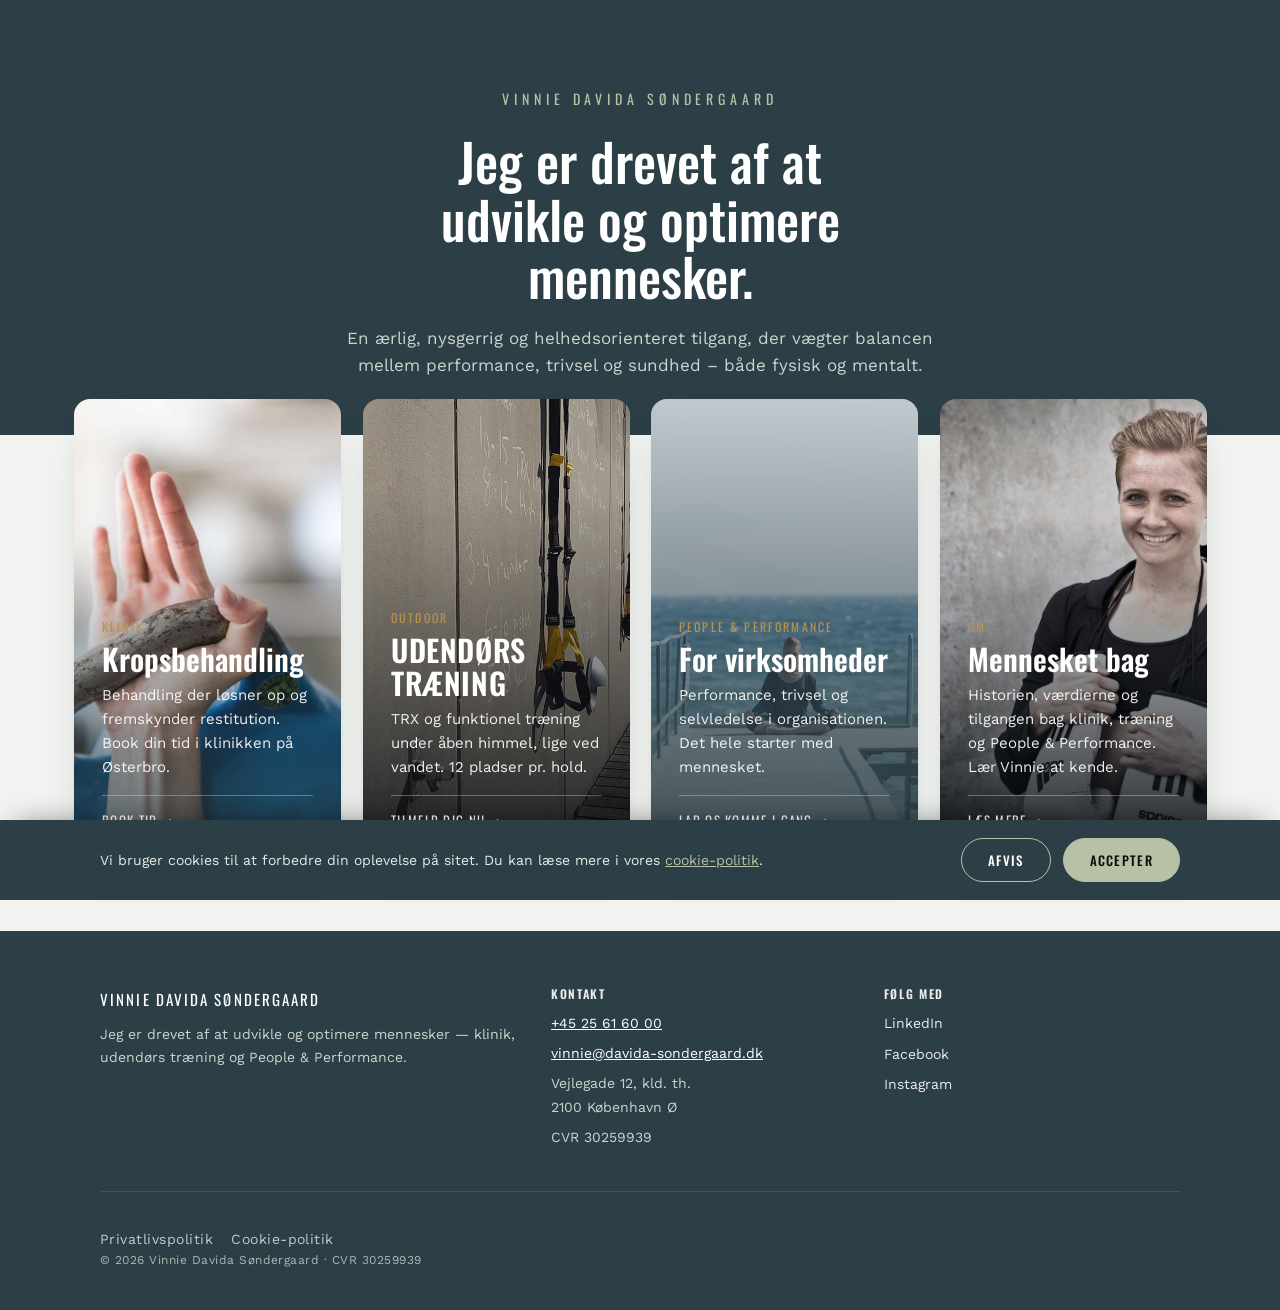
==== commit dc3cf084: "Use logo gold (#B8924F) for landing tile subtitles Add a --c-gold token (afdæmpet messingguld, from " ====
--- a/index.html
+++ b/index.html
@@ -65,7 +65,7 @@
   .tile:hover .bg { transform: scale(1.05); }
   .tile .veil { position: absolute; inset: 0; }
   .tile .body { position: relative; padding: 28px; }
-  .tile .tag { font-family: var(--font-head); text-transform: uppercase; letter-spacing: .18em; font-size: 12px; opacity: .9; }
+  .tile .tag { font-family: var(--font-head); text-transform: uppercase; letter-spacing: .18em; font-size: 12px; color: var(--c-gold); }
   .tile h2 { font-size: 30px; margin: 6px 0 8px; }
   .tile p { margin: 0 0 16px; font-size: 15px; opacity: .92; max-width: 34ch; }
   .tile .go { font-family: var(--font-head); text-transform: uppercase; letter-spacing: .1em; font-size: 13px;
@@ -79,18 +79,15 @@
   .c-workout .bg { background-image: url('assets/images/source/split-trx.jpg'); }
   .c-workout .veil { background: linear-gradient(180deg, rgba(8,13,18,.15) 20%, rgba(8,13,18,.88) 100%); }
   .c-workout h2 { text-transform: uppercase; letter-spacing: .02em; }
-  .c-workout .tag { color: var(--c-sage); }
 
   /* People & Performance — refined slate */
   .c-pp .bg { background-image: url('assets/images/source/vinnie-davida-soendergaard-photo-martin-kaufmann-dsc-3914-1.jpg'); }
   .c-pp .veil { background: linear-gradient(180deg, rgba(44,63,70,.25) 0%, rgba(44,63,70,.92) 100%); }
-  .c-pp .tag { color: var(--c-sand); }
 
   /* Om — same image-tile style and size as the other three. */
   .c-om .bg { background-image: url('assets/images/source/vinnie-davida-soendergaard-portrait-muusfoto.jpg');
     background-position: center top; }
   .c-om .veil { background: linear-gradient(180deg, rgba(8,13,18,.12) 25%, rgba(8,13,18,.9) 100%); }
-  .c-om .tag { color: var(--c-sand); }
 
   /* Landing footer tone: dark slate, on the pale-green page */
   .site-footer { --foot-bg: var(--c-slate); --foot-fg: #cdd4cf; --foot-head: #fff; --foot-link: #fff; }
--- a/assets/css/tokens.css
+++ b/assets/css/tokens.css
@@ -48,6 +48,7 @@
   --c-near-black: #080d12;
   /* Warm */
   --c-sand: #e0ddd4;
+  --c-gold: #b8924f;        /* afdæmpet messingguld — from the logo */
   /* Text & neutrals */
   --c-text: #434343;
   --c-text-soft: #515151;
